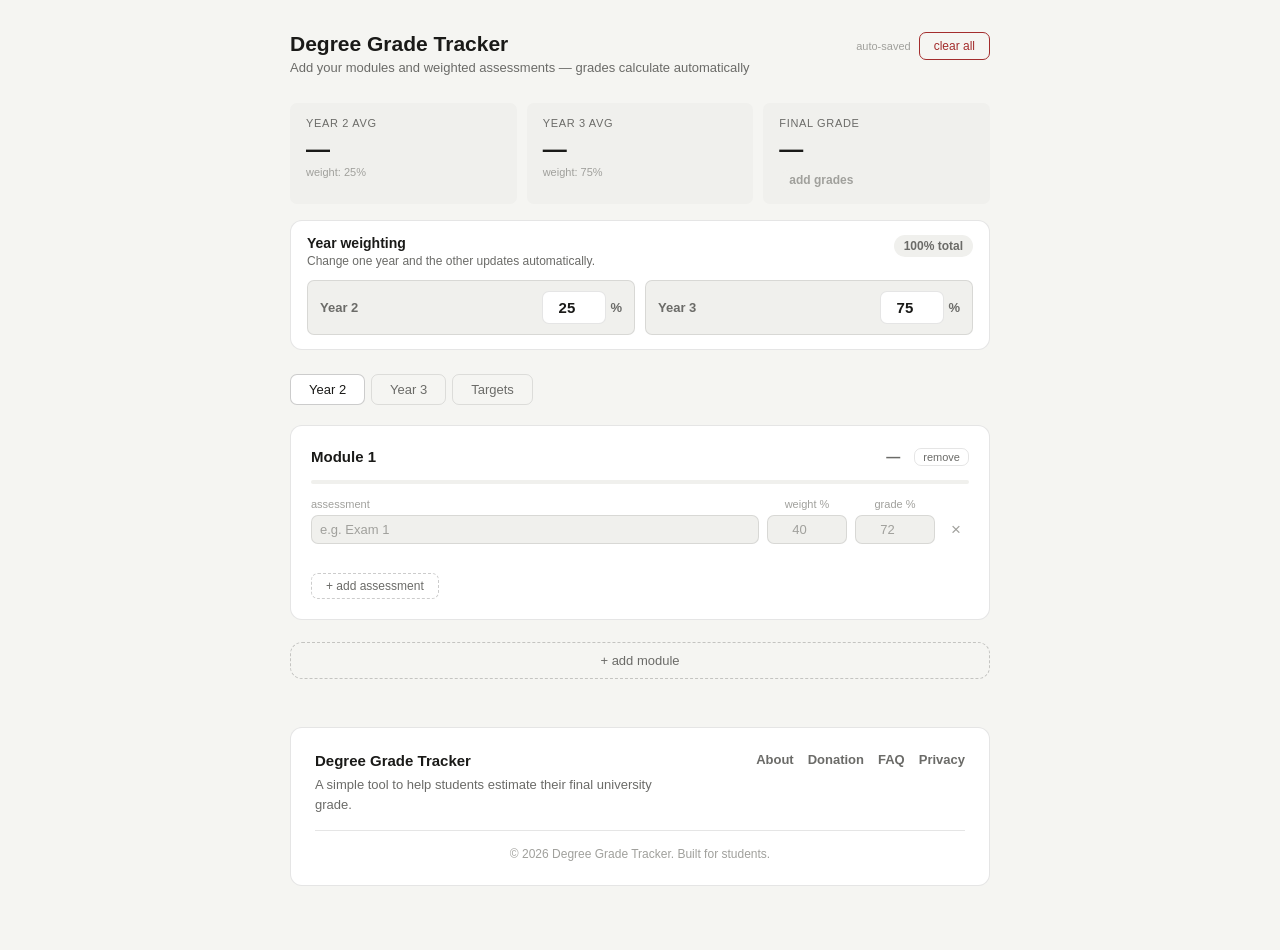
==== index.html @ 599f2890 "Add FAQ page" ====
<!DOCTYPE html>
<html lang="en">
<head>
<meta charset="UTF-8" />
<meta name="viewport" content="width=device-width, initial-scale=1.0" />
<title>Degree Grade Tracker</title>
<link rel="icon" type="image/png" sizes="1000x1000" href="logo.png">
<link rel="apple-touch-icon" sizes="180x180" href="logo.png">
<link rel="stylesheet" href="style.css">
</head>

<body>
<div class="container">
  <div class="top-bar">
    <div class="top-bar-left">
      <h1>Degree Grade Tracker</h1>
      <p class="subtitle">Add your modules and weighted assessments — grades calculate automatically</p>
    </div>

    <div class="save-bar">
      <span class="save-status" id="save-status">auto-saved</span>
      <button class="btn btn-danger" id="clear-data-btn">clear all</button>
    </div>
  </div>

  <div class="metrics">
    <div class="metric">
      <div class="metric-label">Year 2 avg</div>
      <div class="metric-value" id="y2avg">—</div>
      <div class="metric-sub" id="y2weightText">weight: 25%</div>
    </div>

    <div class="metric">
      <div class="metric-label">Year 3 avg</div>
      <div class="metric-value" id="y3avg">—</div>
      <div class="metric-sub" id="y3weightText">weight: 75%</div>
    </div>

    <div class="metric">
      <div class="metric-label">Final grade</div>
      <div class="metric-value" id="final">—</div>
      <div id="cls-badge" class="cls-badge cls-tbd">add grades</div>
    </div>
  </div>

  <div class="weight-card">
    <div class="weight-card-header">
      <div>
        <h2>Year weighting</h2>
        <p>Change one year and the other updates automatically.</p>
      </div>
      <span id="weight-total" class="weight-total">100% total</span>
    </div>

    <div class="weight-controls">
      <label class="weight-control" for="y2weight">
        <span>Year 2</span>
        <div class="weight-input-wrap">
          <input class="year-weight-input" id="y2weight" type="number" min="0" max="100" inputmode="decimal" data-weight-year="y2">
          <span>%</span>
        </div>
      </label>

      <label class="weight-control" for="y3weight">
        <span>Year 3</span>
        <div class="weight-input-wrap">
          <input class="year-weight-input" id="y3weight" type="number" min="0" max="100" inputmode="decimal" data-weight-year="y3">
          <span>%</span>
        </div>
      </label>
    </div>
  </div>

  <div class="tabs">
    <button class="tab active" data-tab="y2">Year 2</button>
    <button class="tab" data-tab="y3">Year 3</button>
    <button class="tab" data-tab="targets">Targets</button>
  </div>

  <div id="tab-y2" class="year-panel active"></div>
  <div id="tab-y3" class="year-panel"></div>

  <div id="tab-targets" class="year-panel">
    <div class="card">
      <div id="targets-content"></div>
    </div>
  </div>

  <footer class="site-footer">
  <div class="footer-content">
    <div class="footer-brand">
      <h2>Degree Grade Tracker</h2>
      <p>A simple tool to help students estimate their final university grade.</p>
    </div>

    <nav class="footer-links" aria-label="Footer navigation">
      <a href="pages/about.html">About</a>
      <a href="donation.html">Donation</a>
      <a href="pages/faq.html">FAQ</a>
      <a href="pages/privacy.html">Privacy</a>
    </nav>
  </div>

  <div class="footer-bottom">
    <p>© 2026 Degree Grade Tracker. Built for students.</p>
  </div>
</footer>

</div>

<div class="toast" id="toast"></div>
<script src="script.js" defer></script>
</body>

</html>
---- style.css ----
*, *::before, *::after {
  box-sizing: border-box;
  margin: 0;
  padding: 0;
}

:root {
  --bg: #f5f5f2;
  --surface: #ffffff;
  --surface2: #f0f0ed;
  --border: rgba(0,0,0,0.1);
  --border2: rgba(0,0,0,0.2);
  --text: #1a1a18;
  --text2: #6b6b68;
  --text3: #a0a09c;
  --green: #27500a;
  --green-bg: #eaf3de;
  --blue: #0c447c;
  --blue-bg: #e6f1fb;
  --amber: #854f0b;
  --amber-bg: #faeeda;
  --red: #a32d2d;
  --red-bg: #fcebeb;
  --radius: 12px;
  --radius-sm: 7px;
}

@media (prefers-color-scheme: dark) {
  :root {
    --bg: #161614;
    --surface: #222220;
    --surface2: #2a2a27;
    --border: rgba(255,255,255,0.09);
    --border2: rgba(255,255,255,0.18);
    --text: #f0f0ec;
    --text2: #9a9a96;
    --text3: #606060;
    --green: #c0dd97;
    --green-bg: #1a3408;
    --blue: #b5d4f4;
    --blue-bg: #062240;
    --amber: #fac775;
    --amber-bg: #3a2005;
    --red: #f7c1c1;
    --red-bg: #3d1212;
  }
}

body {
  font-family: -apple-system, BlinkMacSystemFont, "Segoe UI", sans-serif;
  background: var(--bg);
  color: var(--text);
  min-height: 100vh;
  padding: 2rem 1rem 4rem;
}

.container {
  max-width: 700px;
  margin: 0 auto;
}

.top-bar {
  display: flex;
  align-items: flex-start;
  justify-content: space-between;
  margin-bottom: 1.75rem;
  gap: 12px;
}

.top-bar-left h1 {
  font-size: 21px;
  font-weight: 700;
}

.subtitle {
  font-size: 13px;
  color: var(--text2);
  margin-top: 4px;
}

.save-bar {
  display: flex;
  align-items: center;
  gap: 8px;
}

.save-status {
  font-size: 11px;
  color: var(--text3);
  white-space: nowrap;
}

.save-status.saved {
  color: var(--green);
}

.save-status.saving {
  color: var(--amber);
}

.btn {
  background: transparent;
  border: 1px solid var(--border2);
  border-radius: var(--radius-sm);
  padding: 6px 14px;
  font-size: 12px;
  color: var(--text2);
  cursor: pointer;
  font-family: inherit;
  font-weight: 500;
}

.btn:hover {
  background: var(--surface2);
}

.btn-danger {
  border-color: var(--red);
  color: var(--red);
}

.btn-danger:hover {
  background: var(--red-bg);
}

.metrics {
  display: grid;
  grid-template-columns: repeat(3, 1fr);
  gap: 10px;
  margin-bottom: 1.5rem;
}

.metric {
  background: var(--surface2);
  border-radius: var(--radius-sm);
  padding: 14px 16px;
}

.metric-label {
  font-size: 11px;
  color: var(--text2);
  text-transform: uppercase;
  letter-spacing: 0.06em;
  margin-bottom: 6px;
}

.metric-value {
  font-size: 24px;
  font-weight: 700;
}

.metric-sub {
  font-size: 11px;
  color: var(--text3);
  margin-top: 3px;
}

.weight-card {
  background: var(--surface);
  border: 1px solid var(--border);
  border-radius: var(--radius);
  padding: 14px 16px;
  margin: -0.5rem 0 1.5rem;
}

.weight-card-header {
  display: flex;
  justify-content: space-between;
  align-items: flex-start;
  gap: 12px;
  margin-bottom: 12px;
}

.weight-card h2 {
  font-size: 14px;
  margin-bottom: 3px;
}

.weight-card p {
  font-size: 12px;
  color: var(--text2);
}

.weight-total {
  background: var(--surface2);
  color: var(--text2);
  border-radius: 20px;
  padding: 4px 10px;
  font-size: 12px;
  font-weight: 700;
  white-space: nowrap;
}

.weight-controls {
  display: grid;
  grid-template-columns: 1fr 1fr;
  gap: 10px;
}

.weight-control {
  background: var(--surface2);
  border: 1px solid var(--border);
  border-radius: var(--radius-sm);
  padding: 10px 12px;
  display: flex;
  align-items: center;
  justify-content: space-between;
  gap: 10px;
  font-size: 13px;
  font-weight: 600;
  color: var(--text2);
}

.weight-input-wrap {
  display: flex;
  align-items: center;
  gap: 4px;
}

.year-weight-input {
  width: 64px;
  background: var(--surface);
  border: 1px solid var(--border);
  border-radius: var(--radius-sm);
  padding: 7px 8px;
  font-size: 15px;
  color: var(--text);
  font-family: inherit;
  text-align: center;
  font-weight: 700;
}

.year-weight-input:focus {
  outline: none;
  border-color: var(--border2);
}

.cls-badge {
  display: inline-block;
  padding: 3px 10px;
  border-radius: 20px;
  font-size: 12px;
  font-weight: 600;
  margin-top: 7px;
}

.cls-first {
  background: var(--green-bg);
  color: var(--green);
}

.cls-21 {
  background: var(--blue-bg);
  color: var(--blue);
}

.cls-22 {
  background: var(--amber-bg);
  color: var(--amber);
}

.cls-third {
  background: var(--red-bg);
  color: var(--red);
}

.cls-tbd {
  background: var(--surface2);
  color: var(--text3);
}

.tabs {
  display: flex;
  gap: 6px;
  margin-bottom: 1.25rem;
}

.tab {
  padding: 7px 18px;
  border-radius: var(--radius-sm);
  font-size: 13px;
  cursor: pointer;
  border: 1px solid var(--border);
  background: transparent;
  color: var(--text2);
  font-family: inherit;
  font-weight: 500;
}

.tab.active {
  background: var(--surface);
  color: var(--text);
  border-color: var(--border2);
}

.year-panel {
  display: none;
}

.year-panel.active {
  display: block;
}

.card {
  background: var(--surface);
  border: 1px solid var(--border);
  border-radius: var(--radius);
  padding: 1.25rem;
  margin-bottom: 1rem;
}

.card-header {
  display: flex;
  align-items: center;
  justify-content: space-between;
  margin-bottom: 12px;
}

.module-name-input {
  font-size: 15px;
  font-weight: 700;
  color: var(--text);
  background: transparent;
  border: none;
  border-bottom: 1px solid transparent;
  padding: 2px 0;
  font-family: inherit;
  flex: 1;
  min-width: 0;
}

.module-name-input:focus {
  outline: none;
  border-bottom-color: var(--border2);
}

.module-grade {
  font-size: 14px;
  font-weight: 700;
  min-width: 54px;
  text-align: right;
  color: var(--text2);
}

.del-mod-btn {
  background: transparent;
  border: 1px solid var(--border);
  border-radius: var(--radius-sm);
  padding: 2px 8px;
  font-size: 11px;
  color: var(--text2);
  cursor: pointer;
  font-family: inherit;
  margin-left: 8px;
}

.del-mod-btn:hover {
  color: var(--red);
  border-color: var(--red);
}

.bar-wrap {
  height: 4px;
  background: var(--surface2);
  border-radius: 3px;
  margin-bottom: 14px;
}

.bar-fill {
  height: 4px;
  border-radius: 3px;
  transition: width 0.3s;
}

.col-headers,
.comp-row {
  display: grid;
  grid-template-columns: 1fr 80px 80px 26px;
  gap: 8px;
  align-items: center;
}

.col-headers {
  margin-bottom: 5px;
}

.col-hdr {
  font-size: 11px;
  color: var(--text3);
  text-align: center;
}

.col-hdr:first-child {
  text-align: left;
}

.comp-row {
  margin-bottom: 6px;
}

.comp-input {
  background: var(--surface2);
  border: 1px solid var(--border);
  border-radius: var(--radius-sm);
  padding: 6px 8px;
  font-size: 13px;
  color: var(--text);
  font-family: inherit;
  width: 100%;
  text-align: center;
}

.comp-input.name-input {
  text-align: left;
}

.comp-input:focus {
  outline: none;
  border-color: var(--border2);
}

.comp-input::placeholder {
  color: var(--text3);
}

.rm-btn {
  background: transparent;
  border: none;
  color: var(--text3);
  cursor: pointer;
  font-size: 17px;
  padding: 0;
  line-height: 1;
  font-family: inherit;
}

.rm-btn:hover {
  color: var(--red);
}

.weight-warn {
  font-size: 11px;
  color: var(--amber);
  margin: 5px 0 2px;
  min-height: 15px;
}

.add-comp-btn,
.add-mod-btn {
  background: transparent;
  border: 1px dashed var(--border2);
  border-radius: var(--radius-sm);
  padding: 5px 14px;
  font-size: 12px;
  color: var(--text2);
  cursor: pointer;
  font-family: inherit;
  margin-top: 6px;
}

.add-mod-btn {
  border-radius: var(--radius);
  padding: 10px;
  width: 100%;
  font-size: 13px;
}

.add-comp-btn:hover,
.add-mod-btn:hover {
  background: var(--surface2);
}

.need-row {
  display: flex;
  justify-content: space-between;
  align-items: center;
  padding: 9px 0;
  border-bottom: 1px solid var(--border);
  font-size: 13px;
}

.need-row:last-child {
  border-bottom: none;
}

.need-ok {
  color: var(--green);
  font-weight: 600;
}

.need-no {
  color: var(--red);
}

.need-num {
  color: var(--text2);
}

.formula-note {
  font-size: 11px;
  color: var(--text3);
  text-align: center;
  margin-top: 2rem;
}

.toast {
  position: fixed;
  bottom: 24px;
  left: 50%;
  transform: translateX(-50%) translateY(60px);
  background: var(--text);
  color: var(--bg);
  padding: 8px 18px;
  border-radius: 20px;
  font-size: 13px;
  font-weight: 500;
  opacity: 0;
  transition: all 0.25s;
  pointer-events: none;
  z-index: 999;
}

.toast.show {
  opacity: 1;
  transform: translateX(-50%) translateY(0);
}

@media (max-width: 480px) {
  body {
    padding: 1.25rem 0.75rem 3rem;
  }

  .top-bar {
    flex-direction: column;
  }

  .save-bar {
    width: 100%;
    justify-content: flex-end;
  }

  .metrics {
    grid-template-columns: 1fr 1fr;
    gap: 8px;
  }

  .metrics .metric:last-child {
    grid-column: span 2;
  }

  .metric {
    padding: 12px;
  }

  .weight-card {
    margin-top: -0.25rem;
    padding: 14px;
  }

  .weight-card-header {
    align-items: center;
  }

  .weight-controls {
    grid-template-columns: 1fr;
  }

  .weight-control {
    padding: 12px;
  }

  .year-weight-input {
    width: 76px;
    min-height: 42px;
    font-size: 16px;
  }

  .col-headers,
  .comp-row {
    grid-template-columns: 1fr 60px 60px 22px;
    gap: 5px;
  }
}


.site-footer {
  margin-top: 3rem;
  padding: 1.5rem;
  background: var(--surface);
  border: 1px solid var(--border);
  border-radius: var(--radius);
}

.footer-content {
  display: flex;
  justify-content: space-between;
  align-items: flex-start;
  gap: 24px;
  padding-bottom: 1rem;
  border-bottom: 1px solid var(--border);
}

.footer-brand h2 {
  font-size: 15px;
  margin-bottom: 6px;
}

.footer-brand p {
  font-size: 13px;
  color: var(--text2);
  line-height: 1.5;
  max-width: 340px;
}

.footer-links {
  display: flex;
  gap: 14px;
  flex-wrap: wrap;
  justify-content: flex-end;
}

.footer-links a {
  font-size: 13px;
  color: var(--text2);
  text-decoration: none;
  font-weight: 600;
}

.footer-links a:hover {
  color: var(--text);
  text-decoration: underline;
}

.footer-bottom {
  padding-top: 1rem;
}

.footer-bottom p {
  font-size: 12px;
  color: var(--text3);
  text-align: center;
}

@media (max-width: 480px) {
  .site-footer {
    padding: 1.25rem;
    margin-top: 2rem;
  }

  .footer-content {
    flex-direction: column;
    gap: 16px;
  }

  .footer-links {
    width: 100%;
    justify-content: flex-start;
    gap: 10px 16px;
  }

  .footer-links a {
    font-size: 14px;
  }

  .footer-bottom p {
    text-align: left;
  }
}

/* =========================
   Privacy Page Styling
========================= */

.privacy-page .container {
  max-width: 820px;
}

.privacy-card {
  background: var(--surface);
  border: 1px solid var(--border);
  border-radius: 18px;
  padding: 2rem;
  box-shadow: 0 12px 35px rgba(0, 0, 0, 0.04);
}

.privacy-hero {
  margin-bottom: 1.75rem;
  padding-bottom: 1.25rem;
  border-bottom: 1px solid var(--border);
}

.privacy-label {
  display: inline-block;
  font-size: 11px;
  font-weight: 700;
  letter-spacing: 0.08em;
  text-transform: uppercase;
  color: var(--blue);
  background: var(--blue-bg);
  padding: 5px 10px;
  border-radius: 999px;
  margin-bottom: 12px;
}

.privacy-heading {
  font-size: 28px;
  line-height: 1.15;
  letter-spacing: -0.6px;
  margin-bottom: 8px;
}

.privacy-date {
  font-size: 13px;
  color: var(--text3);
}

.privacy-intro {
  font-size: 15px;
  line-height: 1.8;
  color: var(--text2);
  background: var(--surface2);
  border: 1px solid var(--border);
  border-radius: var(--radius);
  padding: 1rem;
  margin-bottom: 1.5rem;
}

.privacy-section {
  padding: 1.25rem 0;
  border-bottom: 1px solid var(--border);
}

.privacy-section:last-child {
  border-bottom: none;
  padding-bottom: 0;
}

.privacy-subheading {
  font-size: 16px;
  font-weight: 700;
  margin-bottom: 10px;
  letter-spacing: -0.2px;
}

.privacy-text {
  font-size: 14px;
  line-height: 1.8;
  color: var(--text2);
  margin-bottom: 12px;
}

.privacy-text:last-child {
  margin-bottom: 0;
}

.privacy-text strong {
  color: var(--text);
}

.privacy-list {
  padding-left: 1.2rem;
  margin-top: 8px;
}

.privacy-list li {
  font-size: 14px;
  line-height: 1.8;
  color: var(--text2);
  margin-bottom: 6px;
}

.privacy-highlight {
  background: var(--green-bg);
  color: var(--green);
  border: 1px solid rgba(39, 80, 10, 0.18);
  border-radius: var(--radius);
  padding: 1rem;
  margin: 1rem 0;
  font-size: 14px;
  line-height: 1.7;
  font-weight: 600;
}

.privacy-warning {
  background: var(--amber-bg);
  color: var(--amber);
  border: 1px solid rgba(133, 79, 11, 0.18);
  border-radius: var(--radius);
  padding: 1rem;
  margin: 1rem 0;
  font-size: 14px;
  line-height: 1.7;
  font-weight: 600;
}

.privacy-contact-box {
  background: var(--surface2);
  border: 1px solid var(--border);
  border-radius: var(--radius);
  padding: 1rem;
  margin-top: 12px;
}

.privacy-contact-box a,
.privacy-text a {
  color: var(--blue);
  font-weight: 700;
  text-decoration: none;
}

.privacy-contact-box a:hover,
.privacy-text a:hover {
  text-decoration: underline;
}

.privacy-mini-note {
  font-size: 12px;
  line-height: 1.6;
  color: var(--text3);
  margin-top: 1.5rem;
  text-align: center;
}

/* Mobile */
@media (max-width: 600px) {
  .privacy-card {
    padding: 1.25rem;
    border-radius: 14px;
  }

  .privacy-heading {
    font-size: 24px;
  }

  .privacy-intro {
    font-size: 14px;
    padding: 0.9rem;
  }

  .privacy-section {
    padding: 1rem 0;
  }

  .privacy-subheading {
    font-size: 15px;
  }

  .privacy-text,
  .privacy-list li,
  .privacy-highlight,
  .privacy-warning {
    font-size: 13.5px;
  }
}
/* =========================
   About Page Styling
========================= */

.about-page .container {
  max-width: 820px;
}

.about-card {
  background: var(--surface);
  border: 1px solid var(--border);
  border-radius: 18px;
  padding: 2rem;
  box-shadow: 0 12px 35px rgba(0, 0, 0, 0.04);
}

.about-hero {
  margin-bottom: 1.75rem;
  padding-bottom: 1.25rem;
  border-bottom: 1px solid var(--border);
}

.about-label {
  display: inline-block;
  font-size: 11px;
  font-weight: 700;
  letter-spacing: 0.08em;
  text-transform: uppercase;
  color: var(--blue);
  background: var(--blue-bg);
  padding: 5px 10px;
  border-radius: 999px;
  margin-bottom: 12px;
}

.about-heading {
  font-size: 28px;
  line-height: 1.15;
  letter-spacing: -0.6px;
  margin-bottom: 10px;
}

.about-intro {
  font-size: 15px;
  line-height: 1.8;
  color: var(--text2);
  max-width: 680px;
}

.about-section {
  padding: 1.25rem 0;
  border-bottom: 1px solid var(--border);
}

.about-section:last-child {
  border-bottom: none;
  padding-bottom: 0;
}

.about-section h3 {
  font-size: 17px;
  margin-bottom: 10px;
  letter-spacing: -0.2px;
}

.about-section p {
  font-size: 14px;
  line-height: 1.8;
  color: var(--text2);
  margin-bottom: 12px;
}

.about-section p:last-child {
  margin-bottom: 0;
}

.about-grid {
  display: grid;
  grid-template-columns: 1fr 1fr;
  gap: 12px;
  margin-top: 14px;
}

.about-feature {
  background: var(--surface2);
  border: 1px solid var(--border);
  border-radius: var(--radius);
  padding: 1rem;
}

.about-feature h4 {
  font-size: 14px;
  margin-bottom: 8px;
}

.about-feature p {
  font-size: 13px;
  line-height: 1.6;
  color: var(--text2);
  margin-bottom: 0;
}

.about-highlight {
  background: var(--amber-bg);
  border: 1px solid rgba(133, 79, 11, 0.18);
  border-radius: var(--radius);
  padding: 1rem;
  margin: 1.25rem 0;
}

.about-highlight h3 {
  color: var(--amber);
}

.about-highlight p {
  color: var(--amber);
  font-weight: 600;
}

@media (max-width: 600px) {
  .about-card {
    padding: 1.25rem;
    border-radius: 14px;
  }

  .about-heading {
    font-size: 24px;
  }

  .about-intro {
    font-size: 14px;
  }

  .about-section {
    padding: 1rem 0;
  }

  .about-grid {
    grid-template-columns: 1fr;
  }

  .about-section h3 {
    font-size: 16px;
  }

  .about-section p,
  .about-feature p {
    font-size: 13.5px;
  }
}
/* =========================
   FAQ Page Styling
========================= */

.faq-page .container {
  max-width: 820px;
}

.faq-card {
  background: var(--surface);
  border: 1px solid var(--border);
  border-radius: 18px;
  padding: 2rem;
  box-shadow: 0 12px 35px rgba(0, 0, 0, 0.04);
}

.faq-hero {
  margin-bottom: 1.75rem;
  padding-bottom: 1.25rem;
  border-bottom: 1px solid var(--border);
}

.faq-label {
  display: inline-block;
  font-size: 11px;
  font-weight: 700;
  letter-spacing: 0.08em;
  text-transform: uppercase;
  color: var(--blue);
  background: var(--blue-bg);
  padding: 5px 10px;
  border-radius: 999px;
  margin-bottom: 12px;
}

.faq-heading {
  font-size: 28px;
  line-height: 1.15;
  letter-spacing: -0.6px;
  margin-bottom: 10px;
}

.faq-intro {
  font-size: 15px;
  line-height: 1.8;
  color: var(--text2);
  max-width: 680px;
}

.faq-section {
  display: grid;
  gap: 10px;
}

.faq-item {
  background: var(--surface2);
  border: 1px solid var(--border);
  border-radius: var(--radius);
  padding: 0.9rem 1rem;
}

.faq-item summary {
  cursor: pointer;
  font-size: 14px;
  font-weight: 700;
  color: var(--text);
  list-style: none;
  display: flex;
  align-items: center;
  justify-content: space-between;
  gap: 12px;
}

.faq-item summary::-webkit-details-marker {
  display: none;
}

.faq-item summary::after {
  content: "+";
  font-size: 18px;
  color: var(--text3);
  font-weight: 600;
}

.faq-item[open] summary::after {
  content: "−";
}

.faq-item p {
  font-size: 14px;
  line-height: 1.7;
  color: var(--text2);
  margin-top: 10px;
  padding-top: 10px;
  border-top: 1px solid var(--border);
}

.contact-section {
  margin-top: 2rem;
  padding-top: 1.75rem;
  border-top: 1px solid var(--border);
}

.contact-heading {
  font-size: 22px;
  margin-bottom: 8px;
  letter-spacing: -0.3px;
}

.contact-text {
  font-size: 14px;
  line-height: 1.7;
  color: var(--text2);
  margin-bottom: 1rem;
}

.contact-form {
  background: var(--surface2);
  border: 1px solid var(--border);
  border-radius: var(--radius);
  padding: 1rem;
  display: grid;
  gap: 10px;
}

.contact-form label {
  font-size: 12px;
  font-weight: 700;
  color: var(--text2);
  margin-top: 4px;
}

.contact-form input,
.contact-form textarea {
  width: 100%;
  background: var(--surface);
  border: 1px solid var(--border);
  border-radius: var(--radius-sm);
  padding: 10px 12px;
  font-size: 14px;
  color: var(--text);
  font-family: inherit;
}

.contact-form textarea {
  resize: vertical;
  min-height: 140px;
}

.contact-form input:focus,
.contact-form textarea:focus {
  outline: none;
  border-color: var(--border2);
}

.contact-submit {
  width: fit-content;
  margin-top: 6px;
  background: var(--text);
  color: var(--bg);
  border-color: var(--text);
}

.contact-submit:hover {
  opacity: 0.9;
}

.contact-note {
  font-size: 12px;
  line-height: 1.6;
  color: var(--text3);
  margin-top: 12px;
}

.contact-note a {
  color: var(--blue);
  font-weight: 700;
  text-decoration: none;
}

.contact-note a:hover {
  text-decoration: underline;
}

@media (max-width: 600px) {
  .faq-card {
    padding: 1.25rem;
    border-radius: 14px;
  }

  .faq-heading {
    font-size: 24px;
  }

  .faq-intro {
    font-size: 14px;
  }

  .faq-item {
    padding: 0.85rem;
  }

  .faq-item summary {
    font-size: 13.5px;
  }

  .faq-item p,
  .contact-text {
    font-size: 13.5px;
  }

  .contact-heading {
    font-size: 20px;
  }

  .contact-submit {
    width: 100%;
    padding: 10px 14px;
  }
}
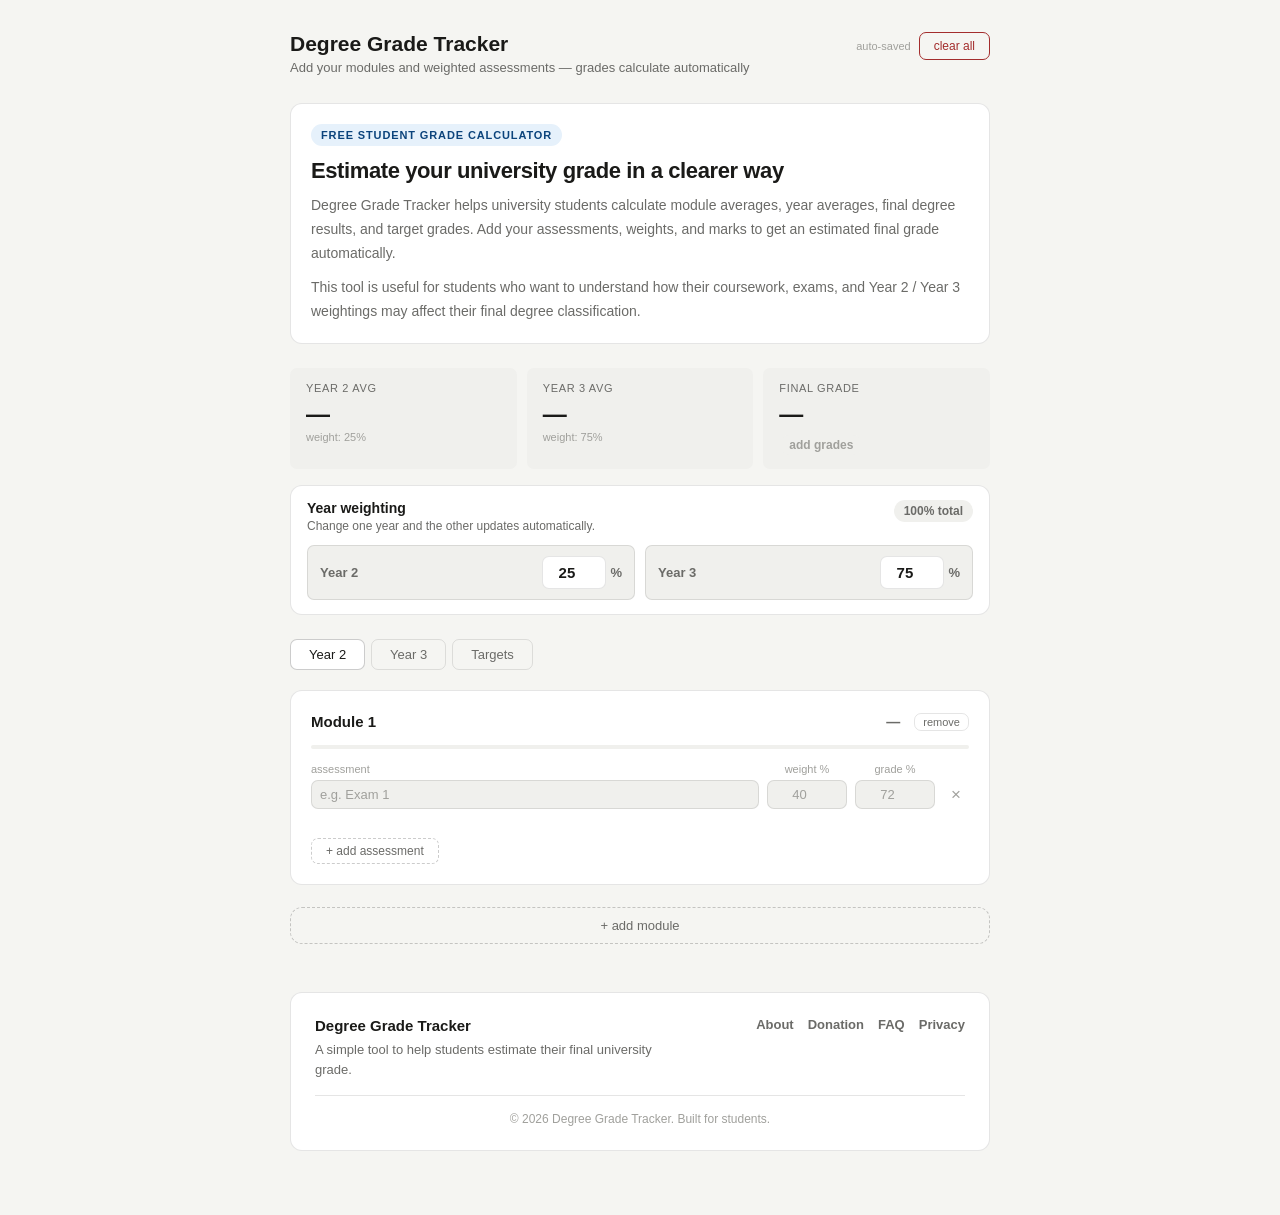
==== commit 5ee748f3: "Add homepage intro explaining grade calculator" ====
--- a/index.html
+++ b/index.html
@@ -22,7 +22,22 @@
       <button class="btn btn-danger" id="clear-data-btn">clear all</button>
     </div>
   </div>
+<section class="intro-card">
+  <span class="intro-label">Free student grade calculator</span>
 
+  <h2>Estimate your university grade in a clearer way</h2>
+
+  <p>
+    Degree Grade Tracker helps university students calculate module averages,
+    year averages, final degree results, and target grades. Add your assessments,
+    weights, and marks to get an estimated final grade automatically.
+  </p>
+
+  <p>
+    This tool is useful for students who want to understand how their coursework,
+    exams, and Year 2 / Year 3 weightings may affect their final degree classification.
+  </p>
+</section>
   <div class="metrics">
     <div class="metric">
       <div class="metric-label">Year 2 avg</div>
--- a/style.css
+++ b/style.css
@@ -59,6 +59,64 @@
   margin: 0 auto;
 }
 
+/* =========================
+   Homepage Intro Section
+========================= */
+
+.intro-card {
+  background: var(--surface);
+  border: 1px solid var(--border);
+  border-radius: var(--radius);
+  padding: 1.25rem;
+  margin-bottom: 1.5rem;
+}
+
+.intro-label {
+  display: inline-block;
+  font-size: 11px;
+  font-weight: 700;
+  letter-spacing: 0.08em;
+  text-transform: uppercase;
+  color: var(--blue);
+  background: var(--blue-bg);
+  padding: 5px 10px;
+  border-radius: 999px;
+  margin-bottom: 12px;
+}
+
+.intro-card h2 {
+  font-size: 22px;
+  line-height: 1.2;
+  letter-spacing: -0.4px;
+  margin-bottom: 10px;
+}
+
+.intro-card p {
+  font-size: 14px;
+  line-height: 1.7;
+  color: var(--text2);
+  margin-bottom: 10px;
+}
+
+.intro-card p:last-child {
+  margin-bottom: 0;
+}
+
+@media (max-width: 480px) {
+  .intro-card {
+    padding: 1rem;
+    margin-bottom: 1.25rem;
+  }
+
+  .intro-card h2 {
+    font-size: 20px;
+  }
+
+  .intro-card p {
+    font-size: 13.5px;
+  }
+}
+
 .top-bar {
   display: flex;
   align-items: flex-start;
@@ -1002,6 +1060,7 @@
     font-size: 13.5px;
   }
 }
+
 /* =========================
    FAQ Page Styling
 ========================= */
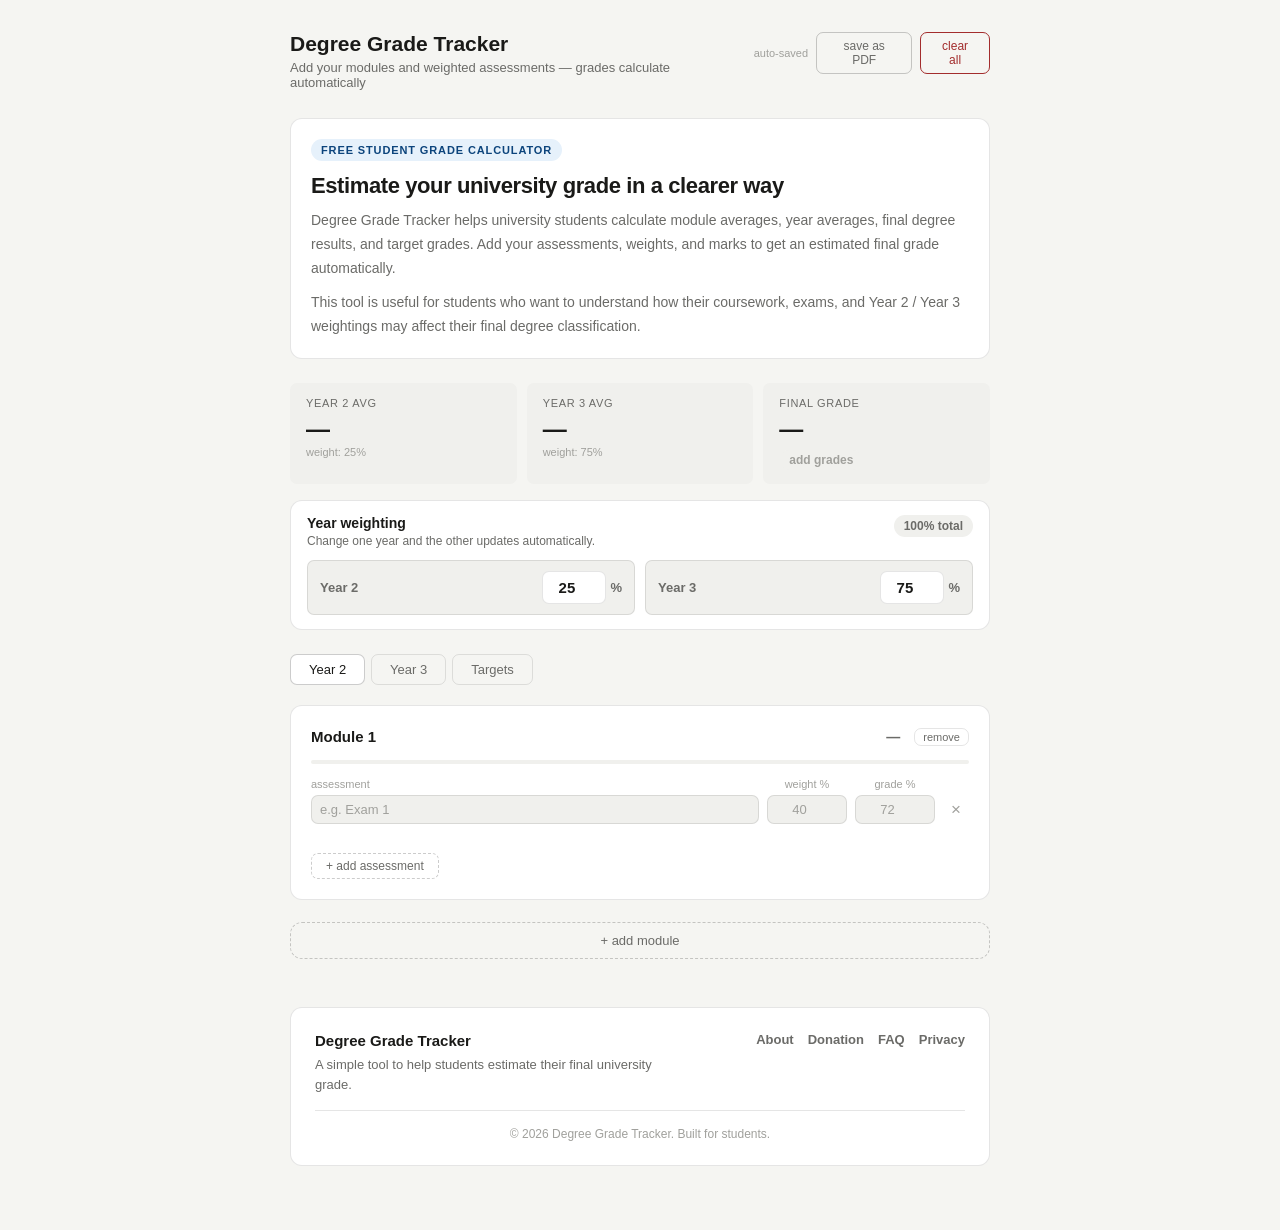
==== commit 84e45e56: "Add save as PDF feature for grade report" ====
--- a/index.html
+++ b/index.html
@@ -17,10 +17,12 @@
       <p class="subtitle">Add your modules and weighted assessments — grades calculate automatically</p>
     </div>
 
-    <div class="save-bar">
-      <span class="save-status" id="save-status">auto-saved</span>
-      <button class="btn btn-danger" id="clear-data-btn">clear all</button>
-    </div>
+  <div class="save-bar">
+    <span class="save-status" id="save-status">auto-saved</span>
+    <button class="btn" id="export-pdf-btn">save as PDF</button>
+    <button class="btn btn-danger" id="clear-data-btn">clear all</button>
+  </div>
+  
   </div>
 <section class="intro-card">
   <span class="intro-label">Free student grade calculator</span>
--- a/style.css
+++ b/style.css
@@ -116,6 +116,16 @@
     font-size: 13.5px;
   }
 }
+@media (max-width: 480px) {
+  .save-bar {
+    flex-wrap: wrap;
+  }
+
+  #export-pdf-btn,
+  #clear-data-btn {
+    flex: 1;
+  }
+}
 
 .top-bar {
   display: flex;
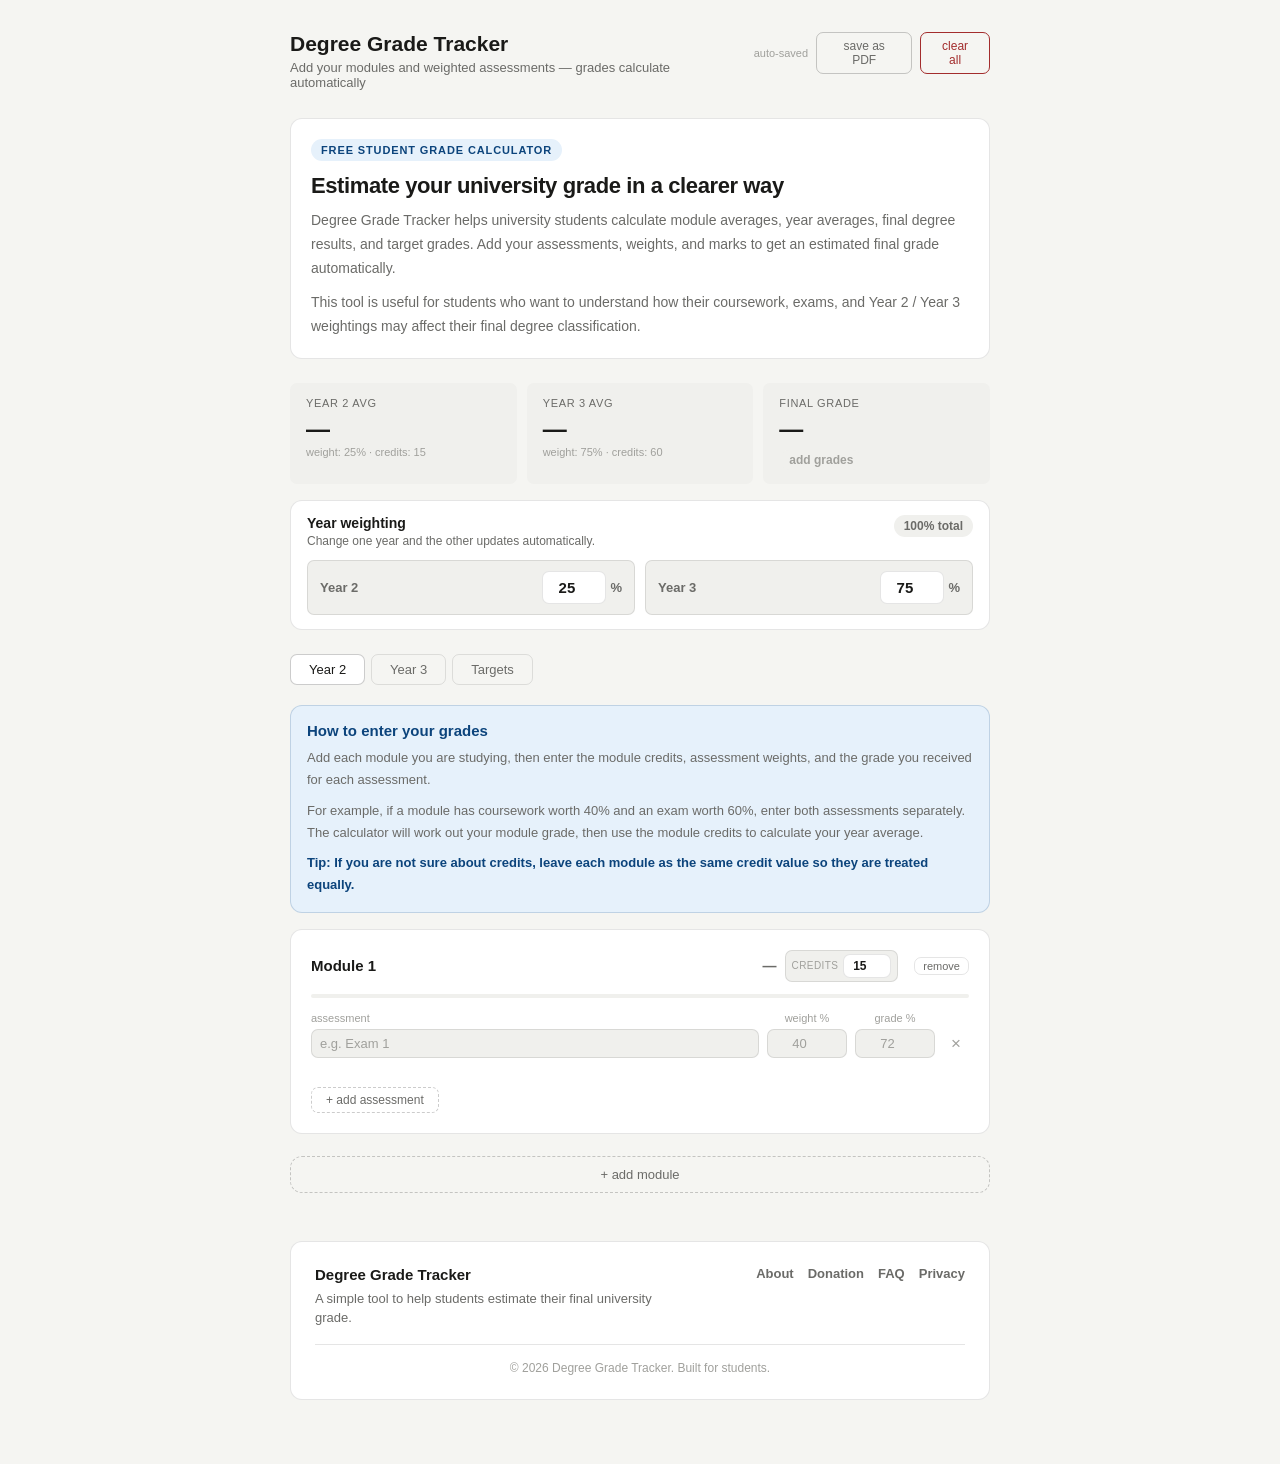
==== commit 97fb2445: "Add credit-based calculations and module help text" ====
--- a/index.html
+++ b/index.html
@@ -94,6 +94,26 @@
     <button class="tab" data-tab="targets">Targets</button>
   </div>
 
+
+  <section class="module-help-card">
+  <h2>How to enter your grades</h2>
+
+  <p>
+    Add each module you are studying, then enter the module credits, assessment weights,
+    and the grade you received for each assessment.
+  </p>
+
+  <p>
+    For example, if a module has coursework worth 40% and an exam worth 60%, enter both
+    assessments separately. The calculator will work out your module grade, then use the
+    module credits to calculate your year average.
+  </p>
+
+  <p class="module-help-note">
+    Tip: If you are not sure about credits, leave each module as the same credit value so they are treated equally.
+  </p>
+</section>
+
   <div id="tab-y2" class="year-panel active"></div>
   <div id="tab-y3" class="year-panel"></div>
 
--- a/style.css
+++ b/style.css
@@ -1290,4 +1290,241 @@
     width: 100%;
     padding: 10px 14px;
   }
+}
+/* =========================
+   Printable PDF Report
+========================= */
+
+#print-area {
+  display: none;
+}
+
+@media print {
+  body > *:not(#print-area) {
+    display: none !important;
+  }
+
+  #print-area {
+    display: block !important;
+  }
+
+  body {
+    background: #ffffff !important;
+    color: #111111 !important;
+    padding: 0 !important;
+  }
+
+  #print-report {
+    font-family: Arial, sans-serif;
+    padding: 24px;
+    color: #111111;
+  }
+
+  .print-header {
+    border-bottom: 2px solid #111111;
+    padding-bottom: 16px;
+    margin-bottom: 22px;
+  }
+
+  .print-header h1 {
+    font-size: 26px;
+    margin-bottom: 6px;
+  }
+
+  .print-header p {
+    font-size: 13px;
+    color: #555555;
+  }
+
+  .print-summary {
+    display: grid;
+    grid-template-columns: repeat(3, 1fr);
+    gap: 10px;
+    margin-bottom: 26px;
+  }
+
+  .print-summary div {
+    border: 1px solid #dddddd;
+    border-radius: 8px;
+    padding: 12px;
+    background: #f7f7f7;
+  }
+
+  .print-summary span {
+    display: block;
+    font-size: 11px;
+    text-transform: uppercase;
+    color: #666666;
+    margin-bottom: 5px;
+  }
+
+  .print-summary strong {
+    font-size: 20px;
+  }
+
+  .print-summary p {
+    font-size: 12px;
+    color: #555555;
+    margin-top: 4px;
+  }
+
+  .print-year {
+    margin-top: 24px;
+  }
+
+  .print-year h2 {
+    font-size: 20px;
+    border-bottom: 1px solid #dddddd;
+    padding-bottom: 8px;
+    margin-bottom: 14px;
+  }
+
+  .print-module {
+    border: 1px solid #dddddd;
+    border-radius: 8px;
+    padding: 12px;
+    margin-bottom: 12px;
+    break-inside: avoid;
+    page-break-inside: avoid;
+  }
+
+  .print-module h3 {
+    font-size: 16px;
+    margin-bottom: 6px;
+  }
+
+  .print-module p {
+    font-size: 13px;
+    color: #555555;
+    margin-bottom: 10px;
+  }
+
+  .print-module table {
+    width: 100%;
+    border-collapse: collapse;
+    font-size: 12px;
+  }
+
+  .print-module th,
+  .print-module td {
+    border: 1px solid #dddddd;
+    padding: 7px;
+    text-align: left;
+  }
+
+  .print-module th {
+    background: #eeeeee;
+  }
+
+  .print-note {
+    margin-top: 24px;
+    padding-top: 14px;
+    border-top: 1px solid #dddddd;
+    font-size: 11px;
+    color: #666666;
+    line-height: 1.5;
+  }
+}
+
+.module-actions {
+  display: flex;
+  align-items: center;
+  gap: 8px;
+}
+
+.credit-control {
+  display: flex;
+  align-items: center;
+  gap: 5px;
+  background: var(--surface2);
+  border: 1px solid var(--border);
+  border-radius: var(--radius-sm);
+  padding: 3px 6px;
+}
+
+.credit-control span {
+  font-size: 10px;
+  color: var(--text3);
+  text-transform: uppercase;
+  letter-spacing: 0.04em;
+}
+
+.credit-input {
+  width: 48px;
+  background: var(--surface);
+  border: 1px solid var(--border);
+  border-radius: var(--radius-sm);
+  padding: 4px 5px;
+  font-size: 12px;
+  color: var(--text);
+  font-family: inherit;
+  text-align: center;
+  font-weight: 700;
+}
+
+.credit-input:focus {
+  outline: none;
+  border-color: var(--border2);
+}
+
+@media (max-width: 520px) {
+  .card-header {
+    align-items: flex-start;
+    gap: 10px;
+  }
+
+  .module-actions {
+    flex-direction: column;
+    align-items: flex-end;
+    gap: 6px;
+  }
+
+  .credit-control {
+    padding: 5px 7px;
+  }
+
+  .credit-input {
+    width: 58px;
+    min-height: 32px;
+  }
+}
+
+.module-help-card {
+  background: var(--blue-bg);
+  border: 1px solid rgba(12, 68, 124, 0.18);
+  border-radius: var(--radius);
+  padding: 1rem;
+  margin-bottom: 1rem;
+}
+
+.module-help-card h2 {
+  font-size: 15px;
+  margin-bottom: 8px;
+  color: var(--blue);
+}
+
+.module-help-card p {
+  font-size: 13px;
+  line-height: 1.7;
+  color: var(--text2);
+  margin-bottom: 8px;
+}
+
+.module-help-card p:last-child {
+  margin-bottom: 0;
+}
+
+.module-help-note {
+  font-weight: 700;
+  color: var(--blue) !important;
+}
+
+@media (max-width: 480px) {
+  .module-help-card {
+    padding: 0.9rem;
+  }
+
+  .module-help-card p {
+    font-size: 13px;
+  }
 }
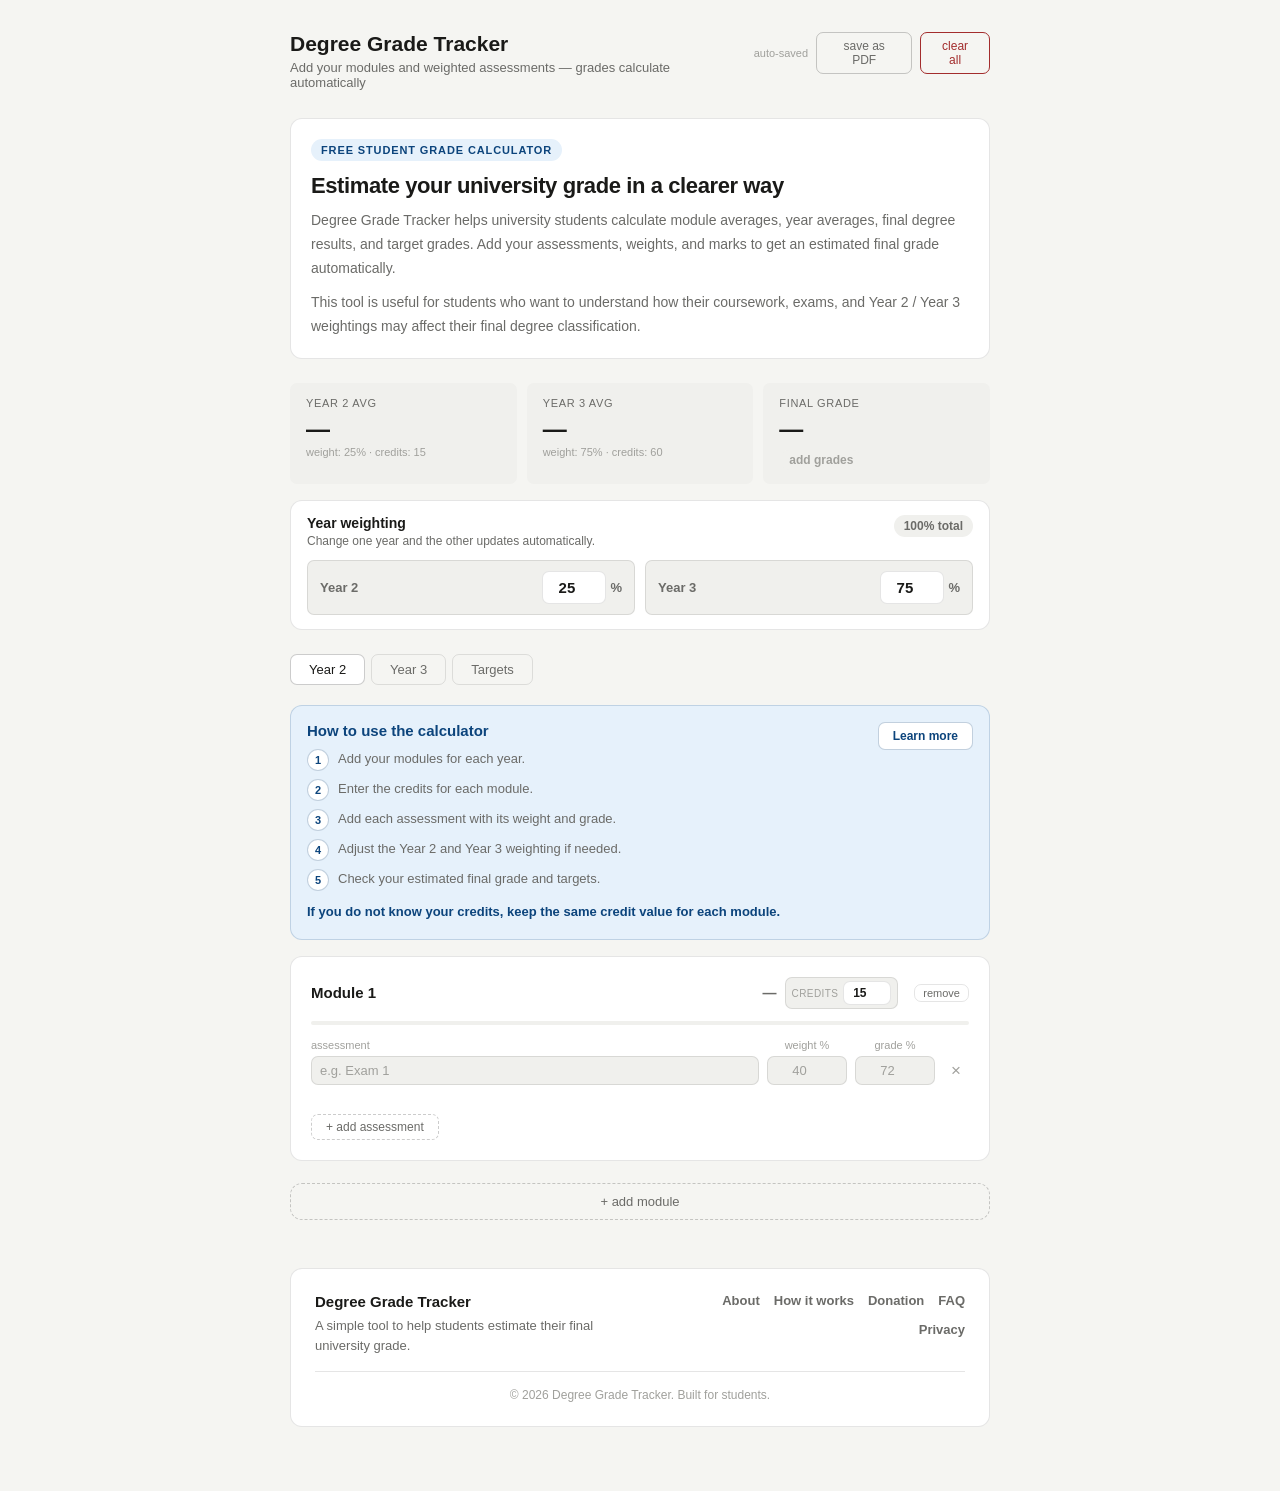
==== commit 3fa39e68: "added  ho it work page and changed themodule-help-steps" ====
--- a/index.html
+++ b/index.html
@@ -1,12 +1,27 @@
 <!DOCTYPE html>
 <html lang="en">
 <head>
-<meta charset="UTF-8" />
-<meta name="viewport" content="width=device-width, initial-scale=1.0" />
-<title>Degree Grade Tracker</title>
-<link rel="icon" type="image/png" sizes="1000x1000" href="logo.png">
-<link rel="apple-touch-icon" sizes="180x180" href="logo.png">
-<link rel="stylesheet" href="style.css">
+  <meta charset="UTF-8" />
+  <meta name="viewport" content="width=device-width, initial-scale=1.0" />
+
+  <title>UK University Grade Calculator | Degree Grade Tracker</title>
+
+  <meta
+    name="description"
+    content="Free UK university grade calculator for students. Calculate module grades, credit-weighted year averages, final degree results, and target grades."
+  />
+
+  <meta
+    name="keywords"
+    content="UK university grade calculator, degree grade calculator, credit weighted average, final degree calculator, module grade calculator, 2:1 calculator, first class calculator"
+  />
+
+  <meta name="author" content="Degree Grade Tracker" />
+
+  <link rel="icon" type="image/png" sizes="1000x1000" href="logo.png">
+  <link rel="apple-touch-icon" sizes="180x180" href="logo.png">
+
+  <link rel="stylesheet" href="style.css">
 </head>
 
 <body>
@@ -95,23 +110,26 @@
   </div>
 
 
-  <section class="module-help-card">
-  <h2>How to enter your grades</h2>
+<section class="module-help-card">
+  <div class="module-help-content">
+    <h2>How to use the calculator</h2>
 
-  <p>
-    Add each module you are studying, then enter the module credits, assessment weights,
-    and the grade you received for each assessment.
-  </p>
+    <ol class="module-help-steps">
+      <li>Add your modules for each year.</li>
+      <li>Enter the credits for each module.</li>
+      <li>Add each assessment with its weight and grade.</li>
+      <li>Adjust the Year 2 and Year 3 weighting if needed.</li>
+      <li>Check your estimated final grade and targets.</li>
+    </ol>
 
-  <p>
-    For example, if a module has coursework worth 40% and an exam worth 60%, enter both
-    assessments separately. The calculator will work out your module grade, then use the
-    module credits to calculate your year average.
-  </p>
+    <p class="module-help-note">
+      If you do not know your credits, keep the same credit value for each module.
+    </p>
+  </div>
 
-  <p class="module-help-note">
-    Tip: If you are not sure about credits, leave each module as the same credit value so they are treated equally.
-  </p>
+  <a class="btn video-help-btn" href="pages/how-it-works.html">
+    Learn more
+  </a>
 </section>
 
   <div id="tab-y2" class="year-panel active"></div>
@@ -132,7 +150,8 @@
 
     <nav class="footer-links" aria-label="Footer navigation">
       <a href="pages/about.html">About</a>
-      <a href="donation.html">Donation</a>
+      <a href="pages/how-it-works.html">How it works</a>
+      <a href="pages/donation.html">Donation</a>
       <a href="pages/faq.html">FAQ</a>
       <a href="pages/privacy.html">Privacy</a>
     </nav>
--- a/style.css
+++ b/style.css
@@ -1527,4 +1527,277 @@
   .module-help-card p {
     font-size: 13px;
   }
+}
+
+/* =========================
+   Module Help Card
+========================= */
+
+.module-help-card {
+  background: var(--blue-bg);
+  border: 1px solid rgba(12, 68, 124, 0.18);
+  border-radius: var(--radius);
+  padding: 1rem;
+  margin-bottom: 1rem;
+  display: flex;
+  justify-content: space-between;
+  align-items: flex-start;
+  gap: 16px;
+}
+
+.module-help-content {
+  flex: 1;
+}
+
+.module-help-card h2 {
+  font-size: 15px;
+  margin-bottom: 10px;
+  color: var(--blue);
+}
+
+.module-help-steps {
+  list-style: none;
+  counter-reset: step-counter;
+  display: grid;
+  gap: 8px;
+  margin-bottom: 10px;
+}
+
+.module-help-steps li {
+  counter-increment: step-counter;
+  display: flex;
+  align-items: flex-start;
+  gap: 9px;
+  font-size: 13px;
+  line-height: 1.5;
+  color: var(--text2);
+}
+
+.module-help-steps li::before {
+  content: counter(step-counter);
+  width: 22px;
+  height: 22px;
+  flex: 0 0 22px;
+  border-radius: 999px;
+  background: var(--surface);
+  color: var(--blue);
+  border: 1px solid rgba(12, 68, 124, 0.25);
+  display: grid;
+  place-items: center;
+  font-size: 11px;
+  font-weight: 800;
+}
+
+.module-help-note {
+  font-size: 13px;
+  line-height: 1.6;
+  font-weight: 700;
+  color: var(--blue) !important;
+}
+
+.video-help-btn {
+  background: var(--surface);
+  color: var(--blue);
+  border-color: rgba(12, 68, 124, 0.25);
+  font-weight: 700;
+  text-decoration: none;
+}
+
+.video-help-btn:hover {
+  background: var(--blue-bg);
+}
+
+@media (max-width: 520px) {
+  .module-help-card {
+    flex-direction: column;
+    gap: 12px;
+  }
+
+  .video-help-btn {
+    width: 100%;
+    padding: 10px 14px;
+    text-align: center;
+  }
+}/* =========================
+   How It Works Page
+========================= */
+
+.how-page .container {
+  max-width: 820px;
+}
+
+.how-card {
+  background: var(--surface);
+  border: 1px solid var(--border);
+  border-radius: 18px;
+  padding: 2rem;
+  box-shadow: 0 12px 35px rgba(0, 0, 0, 0.04);
+}
+
+.how-hero {
+  margin-bottom: 1.75rem;
+  padding-bottom: 1.25rem;
+  border-bottom: 1px solid var(--border);
+}
+
+.how-label {
+  display: inline-block;
+  font-size: 11px;
+  font-weight: 700;
+  letter-spacing: 0.08em;
+  text-transform: uppercase;
+  color: var(--blue);
+  background: var(--blue-bg);
+  padding: 5px 10px;
+  border-radius: 999px;
+  margin-bottom: 12px;
+}
+
+.how-hero h2 {
+  font-size: 28px;
+  line-height: 1.15;
+  letter-spacing: -0.6px;
+  margin-bottom: 10px;
+}
+
+.how-hero p {
+  font-size: 15px;
+  line-height: 1.8;
+  color: var(--text2);
+}
+
+.how-video-section {
+  margin-bottom: 1.75rem;
+}
+
+.video-placeholder {
+  aspect-ratio: 16 / 9;
+  background: var(--surface2);
+  border: 1px dashed var(--border2);
+  border-radius: var(--radius);
+  display: grid;
+  place-items: center;
+  text-align: center;
+  padding: 1rem;
+}
+
+.video-placeholder span {
+  display: block;
+  font-size: 15px;
+  font-weight: 800;
+  color: var(--text);
+  margin-bottom: 6px;
+}
+
+.video-placeholder p {
+  font-size: 13px;
+  color: var(--text2);
+}
+
+.static-video {
+  position: relative;
+  width: 100%;
+  aspect-ratio: 16 / 9;
+  background: #000;
+  border-radius: var(--radius);
+  overflow: hidden;
+}
+
+.static-video iframe {
+  position: absolute;
+  inset: 0;
+  width: 100%;
+  height: 100%;
+  border: 0;
+}
+
+.how-section {
+  padding: 1.25rem 0;
+  border-bottom: 1px solid var(--border);
+}
+
+.how-section:last-child {
+  border-bottom: none;
+  padding-bottom: 0;
+}
+
+.how-section h3 {
+  font-size: 17px;
+  margin-bottom: 10px;
+}
+
+.how-section p {
+  font-size: 14px;
+  line-height: 1.8;
+  color: var(--text2);
+  margin-bottom: 10px;
+}
+
+.how-section p:last-child {
+  margin-bottom: 0;
+}
+
+.how-example {
+  background: var(--surface2);
+  border: 1px solid var(--border);
+  border-radius: var(--radius);
+  padding: 1rem;
+  margin: 12px 0;
+}
+
+.how-example p {
+  margin-bottom: 4px;
+}
+
+.how-formula {
+  background: var(--blue-bg);
+  color: var(--blue);
+  border: 1px solid rgba(12, 68, 124, 0.18);
+  border-radius: var(--radius);
+  padding: 0.9rem 1rem;
+  margin: 12px 0;
+  font-size: 14px;
+  font-weight: 800;
+  line-height: 1.6;
+}
+
+.how-warning {
+  background: var(--amber-bg);
+  border: 1px solid rgba(133, 79, 11, 0.18);
+  border-radius: var(--radius);
+  padding: 1rem;
+  margin-top: 1.25rem;
+}
+
+.how-warning h3,
+.how-warning p {
+  color: var(--amber);
+}
+
+.how-warning p {
+  font-weight: 600;
+}
+
+@media (max-width: 600px) {
+  .how-card {
+    padding: 1.25rem;
+    border-radius: 14px;
+  }
+
+  .how-hero h2 {
+    font-size: 24px;
+  }
+
+  .how-hero p,
+  .how-section p {
+    font-size: 13.5px;
+  }
+
+  .how-section {
+    padding: 1rem 0;
+  }
+
+  .how-formula {
+    font-size: 13px;
+  }
 }
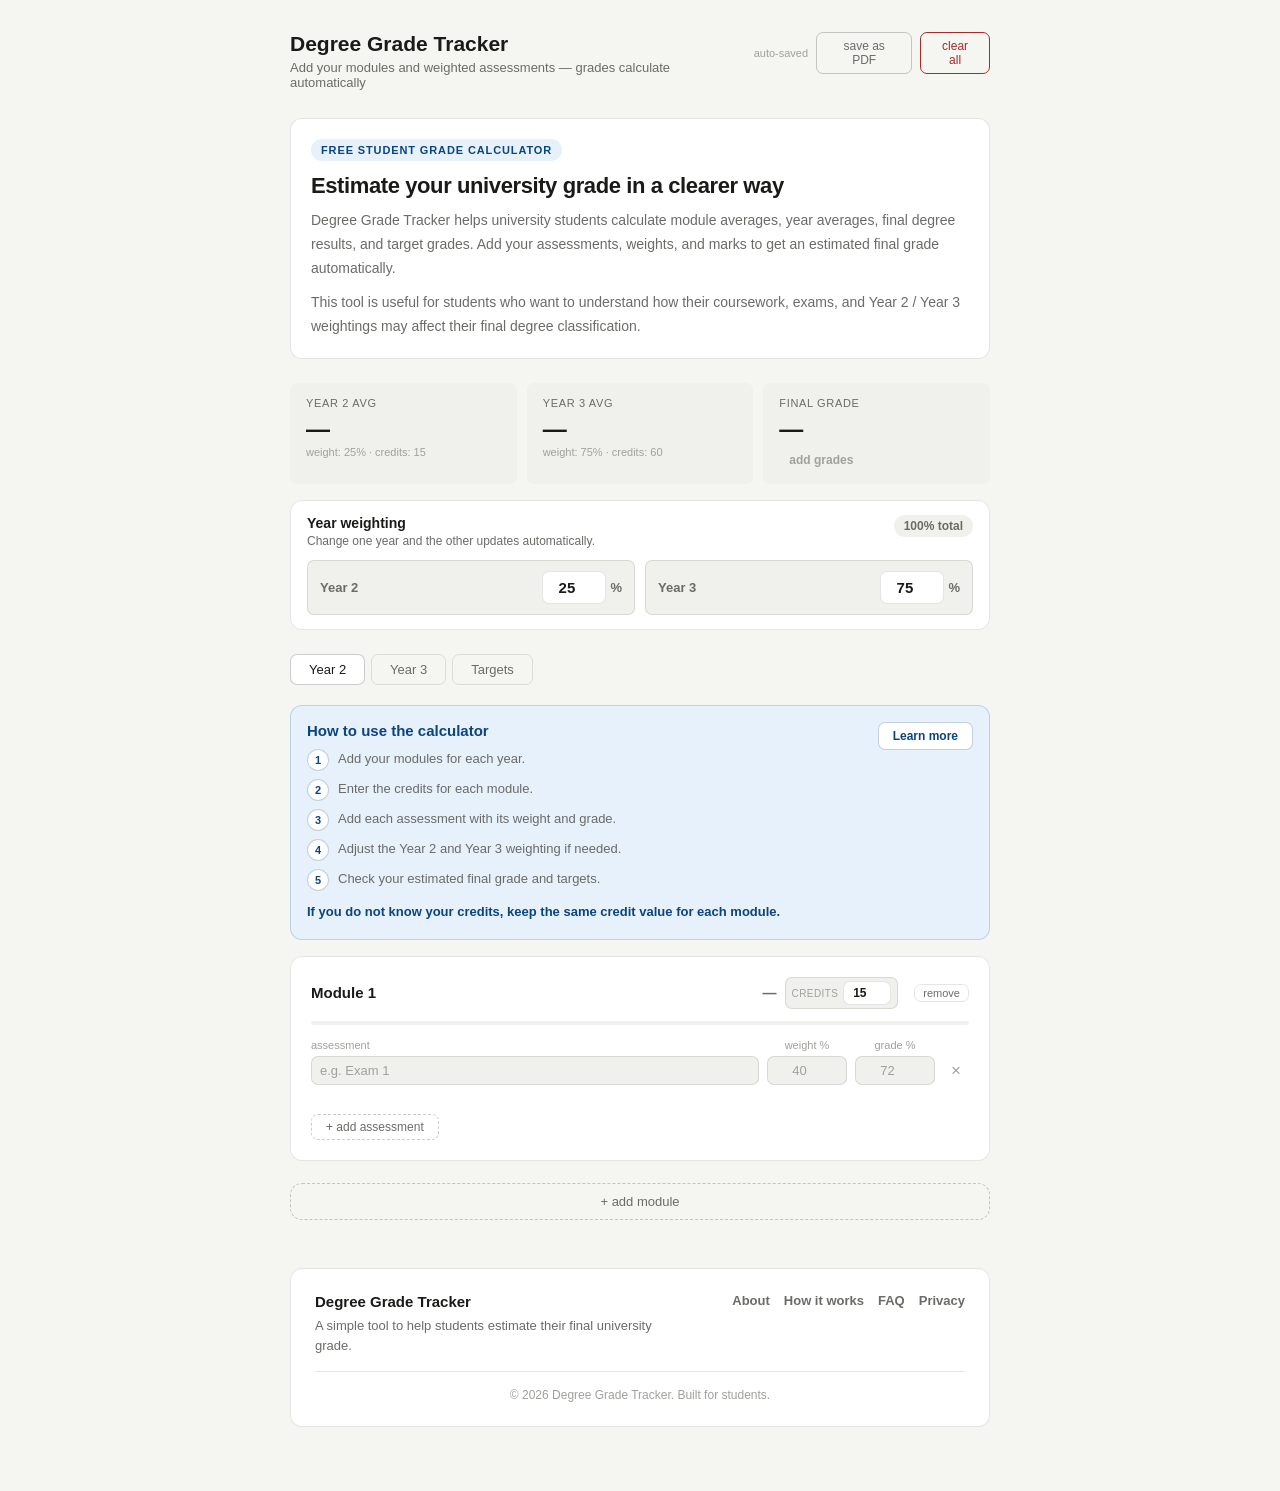
==== commit 7899a3fd: "Add university grade calculation guide" ====
--- a/index.html
+++ b/index.html
@@ -151,7 +151,6 @@
     <nav class="footer-links" aria-label="Footer navigation">
       <a href="pages/about.html">About</a>
       <a href="pages/how-it-works.html">How it works</a>
-      <a href="pages/donation.html">Donation</a>
       <a href="pages/faq.html">FAQ</a>
       <a href="pages/privacy.html">Privacy</a>
     </nav>
--- a/style.css
+++ b/style.css
@@ -1800,4 +1800,269 @@
   .how-formula {
     font-size: 13px;
   }
+}
+
+/* =========================
+   Information Centre Page
+========================= */
+
+.info-page .container {
+  max-width: 900px;
+}
+
+.info-card {
+  background: var(--surface);
+  border: 1px solid var(--border);
+  border-radius: 18px;
+  padding: 2rem;
+  box-shadow: 0 12px 35px rgba(0, 0, 0, 0.04);
+}
+
+.info-hero {
+  margin-bottom: 1.75rem;
+  padding-bottom: 1.25rem;
+  border-bottom: 1px solid var(--border);
+}
+
+.info-label {
+  display: inline-block;
+  font-size: 11px;
+  font-weight: 700;
+  letter-spacing: 0.08em;
+  text-transform: uppercase;
+  color: var(--blue);
+  background: var(--blue-bg);
+  padding: 5px 10px;
+  border-radius: 999px;
+  margin-bottom: 12px;
+}
+
+.info-hero h2 {
+  font-size: 30px;
+  line-height: 1.15;
+  letter-spacing: -0.7px;
+  margin-bottom: 12px;
+}
+
+.info-hero p {
+  font-size: 15px;
+  line-height: 1.8;
+  color: var(--text2);
+  max-width: 740px;
+}
+
+.info-warning-text {
+  margin-top: 12px;
+  font-weight: 700;
+  color: var(--amber) !important;
+}
+
+.info-section {
+  padding: 1.35rem 0;
+  border-bottom: 1px solid var(--border);
+}
+
+.info-section:last-child {
+  border-bottom: none;
+  padding-bottom: 0;
+}
+
+.info-section h3 {
+  font-size: 18px;
+  margin-bottom: 10px;
+  letter-spacing: -0.2px;
+}
+
+.info-section p {
+  font-size: 14px;
+  line-height: 1.8;
+  color: var(--text2);
+  margin-bottom: 10px;
+}
+
+.info-section p:last-child {
+  margin-bottom: 0;
+}
+
+.info-example,
+.info-warning-box {
+  background: var(--surface2);
+  border: 1px solid var(--border);
+  border-radius: var(--radius);
+  padding: 1rem;
+  margin: 12px 0;
+}
+
+.info-example p,
+.info-warning-box p {
+  margin-bottom: 5px;
+}
+
+.info-warning-box {
+  background: var(--amber-bg);
+  border-color: rgba(133, 79, 11, 0.18);
+}
+
+.info-warning-box p {
+  color: var(--amber);
+  font-weight: 700;
+}
+
+.info-formula {
+  background: var(--blue-bg);
+  color: var(--blue);
+  border: 1px solid rgba(12, 68, 124, 0.18);
+  border-radius: var(--radius);
+  padding: 0.95rem 1rem;
+  margin: 12px 0;
+  font-size: 14px;
+  font-weight: 800;
+  line-height: 1.6;
+}
+
+.info-table-wrap {
+  overflow-x: auto;
+  margin: 14px 0;
+  border-radius: var(--radius);
+  border: 1px solid var(--border);
+}
+
+.info-table {
+  width: 100%;
+  border-collapse: collapse;
+  min-width: 520px;
+  background: var(--surface);
+}
+
+.info-table th,
+.info-table td {
+  padding: 10px 12px;
+  border-bottom: 1px solid var(--border);
+  text-align: left;
+  font-size: 13px;
+}
+
+.info-table th {
+  background: var(--surface2);
+  color: var(--text);
+  font-weight: 800;
+}
+
+.info-table td {
+  color: var(--text2);
+}
+
+.info-table tr:last-child td {
+  border-bottom: none;
+}
+
+.uni-rules-grid {
+  display: grid;
+  grid-template-columns: repeat(3, 1fr);
+  gap: 12px;
+  margin-top: 14px;
+}
+
+.uni-rule-card {
+  background: var(--surface2);
+  border: 1px solid var(--border);
+  border-radius: var(--radius);
+  padding: 1rem;
+}
+
+.uni-rule-card h4 {
+  font-size: 15px;
+  margin-bottom: 8px;
+}
+
+.uni-rule-card p {
+  font-size: 13px;
+  line-height: 1.7;
+  color: var(--text2);
+  margin-bottom: 10px;
+}
+
+.uni-rule-card a {
+  font-size: 13px;
+  font-weight: 800;
+  color: var(--blue);
+  text-decoration: none;
+}
+
+.uni-rule-card a:hover {
+  text-decoration: underline;
+}
+
+.info-list {
+  padding-left: 1.2rem;
+  margin-top: 8px;
+}
+
+.info-list li {
+  font-size: 14px;
+  line-height: 1.8;
+  color: var(--text2);
+  margin-bottom: 4px;
+}
+
+.info-cta {
+  background: var(--green-bg);
+  border: 1px solid rgba(39, 80, 10, 0.18);
+  border-radius: var(--radius);
+  padding: 1rem;
+  margin-top: 1.25rem;
+}
+
+.info-cta h3 {
+  color: var(--green);
+}
+
+.info-cta p {
+  color: var(--green);
+  font-weight: 600;
+}
+
+.info-cta-btn {
+  display: inline-block;
+  margin-top: 12px;
+  background: var(--surface);
+  color: var(--green);
+  border-color: rgba(39, 80, 10, 0.25);
+  text-decoration: none;
+  font-weight: 800;
+}
+
+@media (max-width: 800px) {
+  .uni-rules-grid {
+    grid-template-columns: 1fr;
+  }
+}
+
+@media (max-width: 600px) {
+  .info-card {
+    padding: 1.25rem;
+    border-radius: 14px;
+  }
+
+  .info-hero h2 {
+    font-size: 24px;
+  }
+
+  .info-hero p,
+  .info-section p,
+  .info-list li {
+    font-size: 13.5px;
+  }
+
+  .info-section {
+    padding: 1rem 0;
+  }
+
+  .info-formula {
+    font-size: 13px;
+  }
+
+  .info-table {
+    min-width: 480px;
+  }
 }
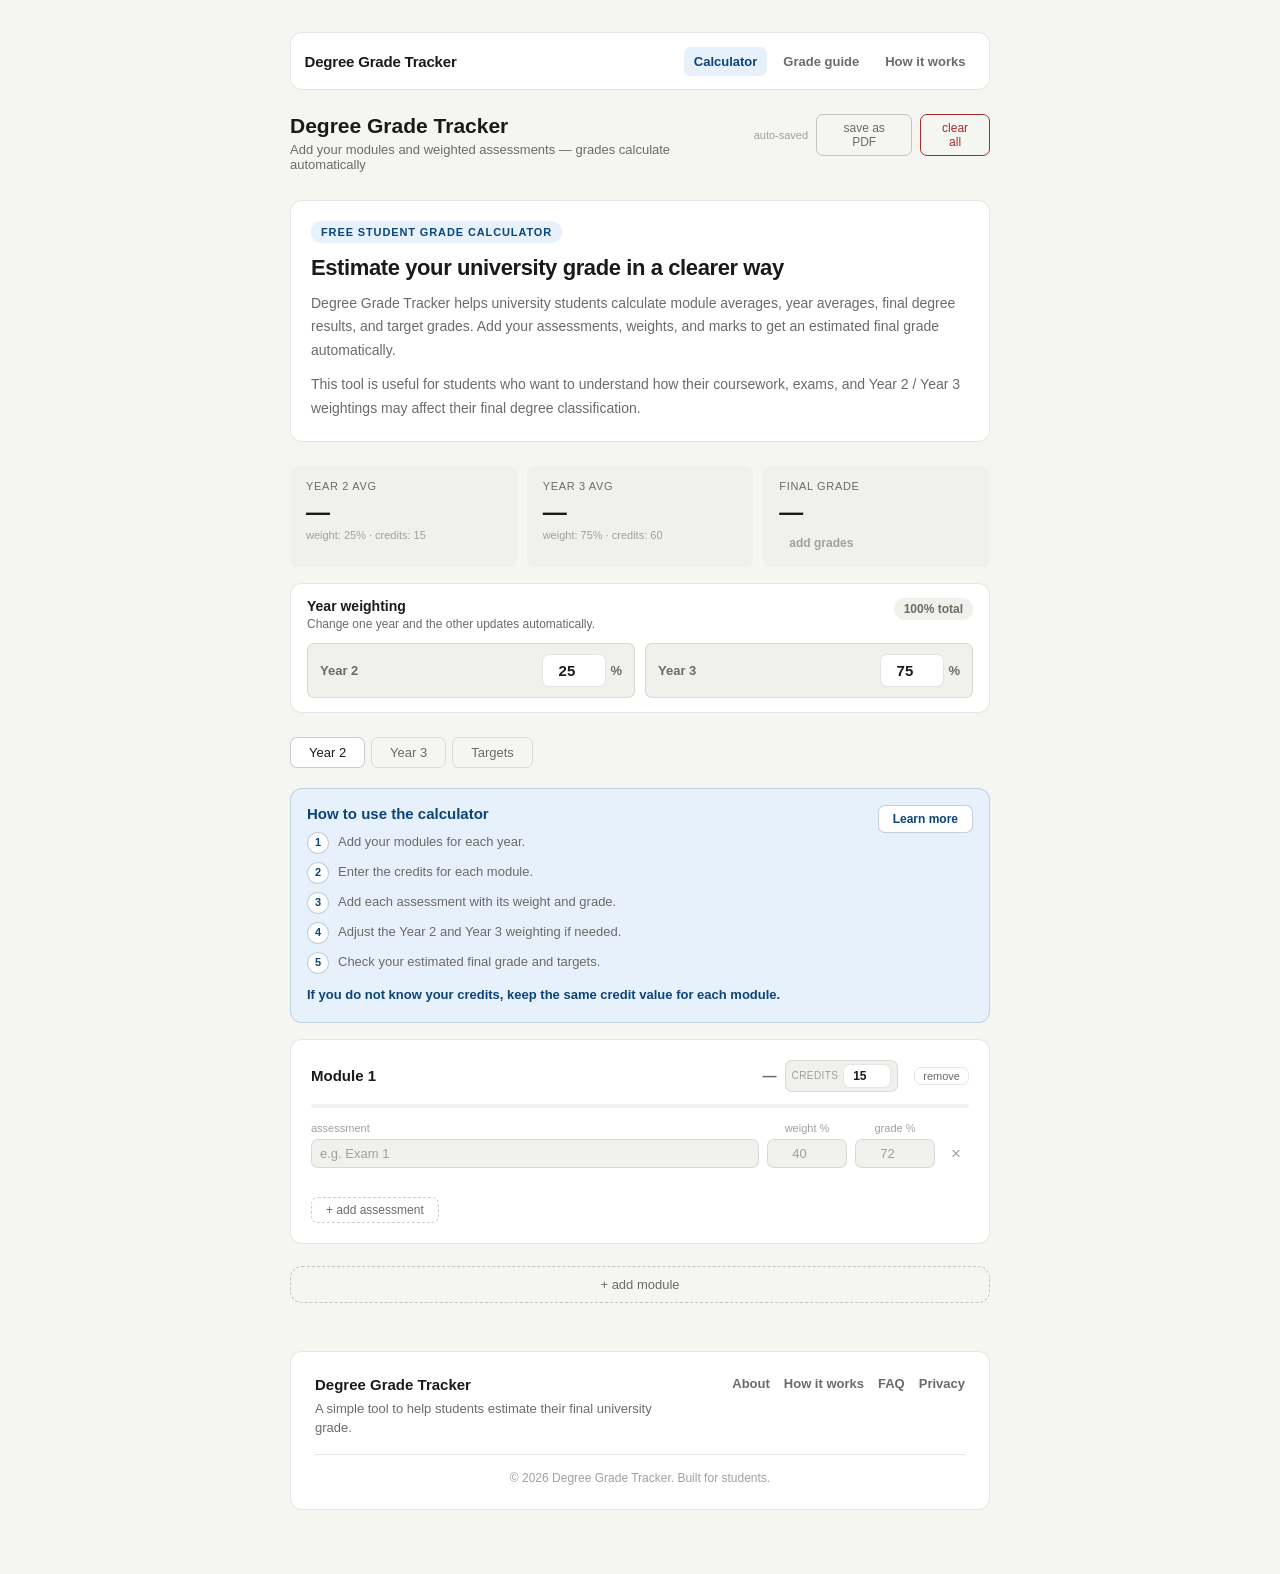
==== commit fb12cb9c: "Add mobile-first navigation" ====
--- a/index.html
+++ b/index.html
@@ -26,6 +26,17 @@
 
 <body>
 <div class="container">
+  <header class="site-header">
+  <a class="site-logo" href="index.html">
+    Degree Grade Tracker
+  </a>
+
+  <nav class="site-nav" aria-label="Main navigation">
+    <a href="index.html" class="nav-active">Calculator</a>
+    <a href="pages/how-universities-calculate-grades.html">Grade guide</a>
+    <a href="pages/how-it-works.html">How it works</a>
+  </nav>
+</header>
   <div class="top-bar">
     <div class="top-bar-left">
       <h1>Degree Grade Tracker</h1>
--- a/style.css
+++ b/style.css
@@ -2065,4 +2065,79 @@
   .info-table {
     min-width: 480px;
   }
+}
+/* =========================
+   Main Navigation
+========================= */
+
+.site-header {
+  display: grid;
+  gap: 12px;
+  margin-bottom: 1.5rem;
+  padding: 0.85rem;
+  background: var(--surface);
+  border: 1px solid var(--border);
+  border-radius: var(--radius);
+}
+
+.site-logo {
+  color: var(--text);
+  text-decoration: none;
+  font-size: 15px;
+  font-weight: 800;
+  letter-spacing: -0.2px;
+}
+
+.site-nav {
+  display: grid;
+  grid-template-columns: 1fr;
+  gap: 6px;
+}
+
+.site-nav a {
+  color: var(--text2);
+  text-decoration: none;
+  font-size: 13px;
+  font-weight: 700;
+  padding: 10px 12px;
+  border-radius: var(--radius-sm);
+  background: var(--surface2);
+  text-align: center;
+}
+
+.site-nav a:hover {
+  color: var(--text);
+}
+
+.site-nav .nav-active {
+  background: var(--blue-bg);
+  color: var(--blue);
+}
+
+/* Tablet and desktop */
+@media (min-width: 600px) {
+  .site-header {
+    display: flex;
+    justify-content: space-between;
+    align-items: center;
+  }
+
+  .site-nav {
+    display: flex;
+    align-items: center;
+    gap: 6px;
+  }
+
+  .site-nav a {
+    background: transparent;
+    padding: 7px 10px;
+  }
+
+  .site-nav a:hover {
+    background: var(--surface2);
+  }
+
+  .site-nav .nav-active {
+    background: var(--blue-bg);
+  }
 }
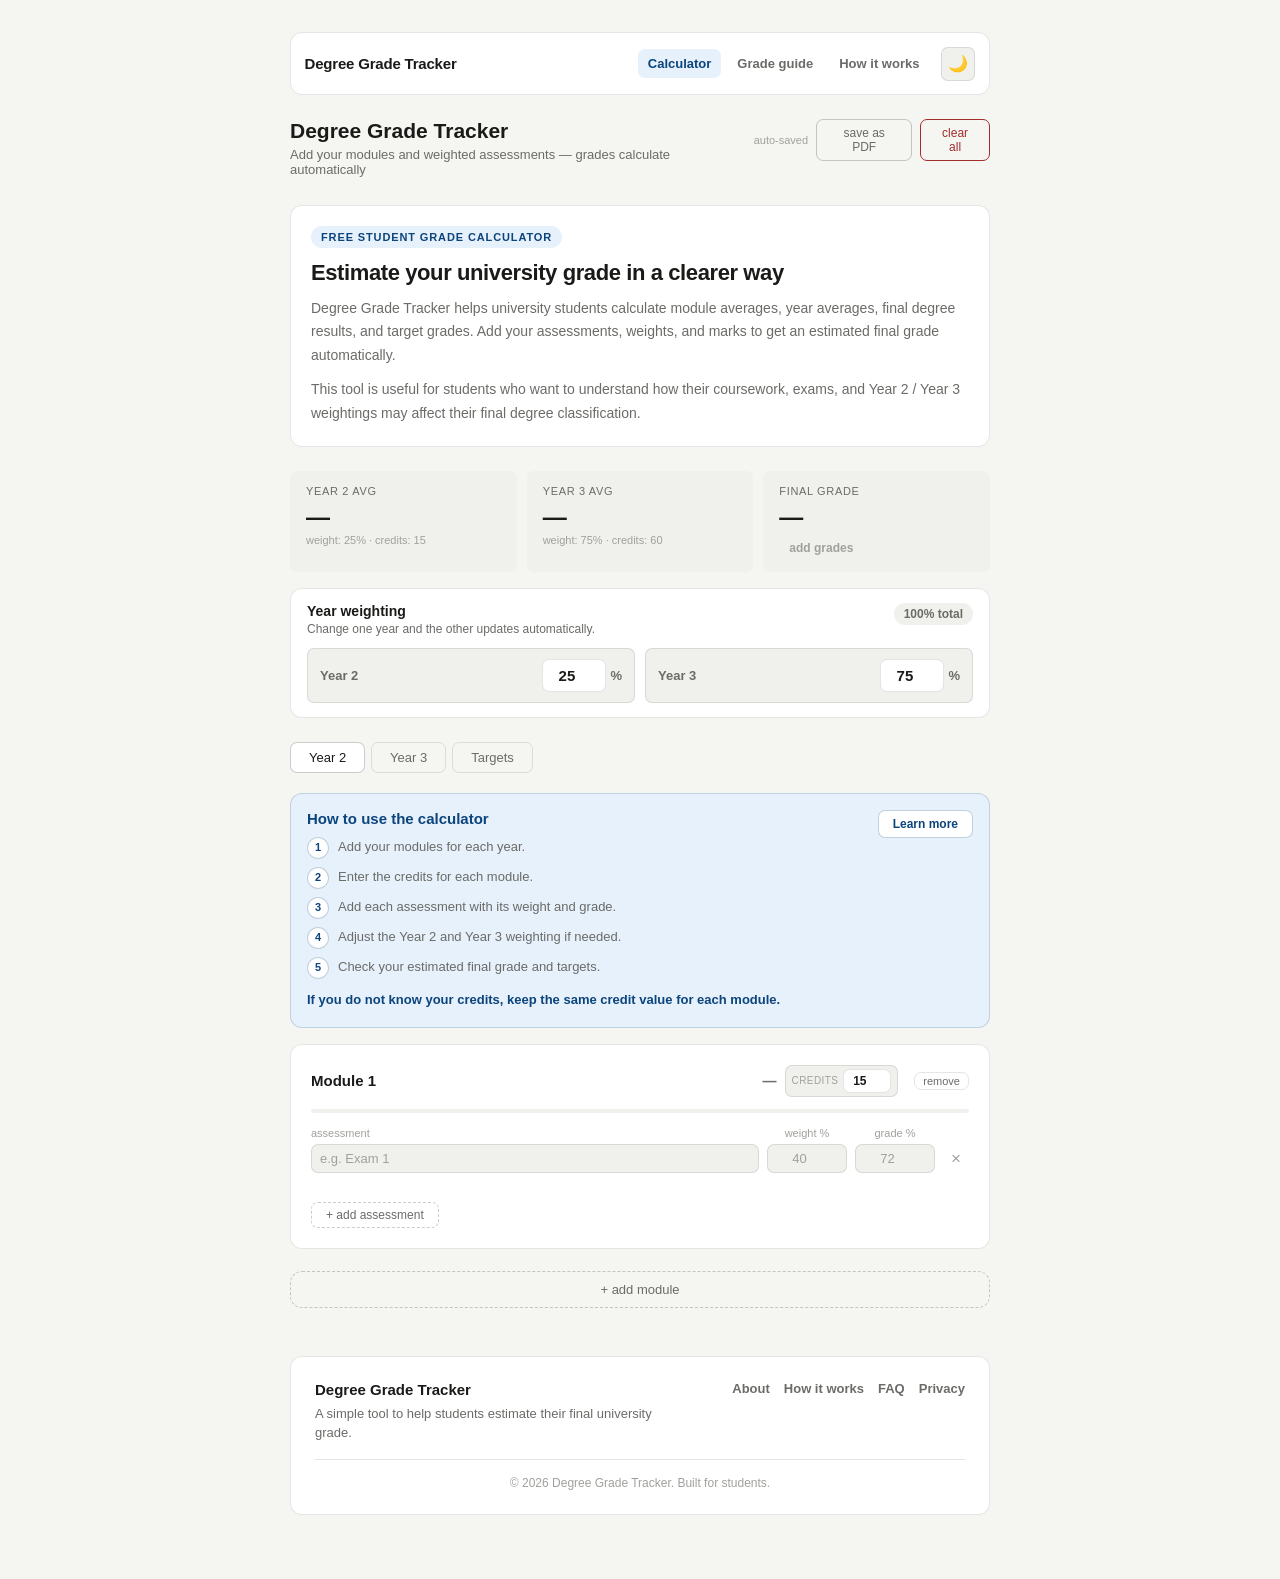
==== commit 4463a470: "Add mobile burger navigation and theme toggle" ====
--- a/index.html
+++ b/index.html
@@ -26,12 +26,24 @@
 
 <body>
 <div class="container">
-  <header class="site-header">
+<header class="site-header">
   <a class="site-logo" href="index.html">
     Degree Grade Tracker
   </a>
 
-  <nav class="site-nav" aria-label="Main navigation">
+  <div class="site-header-actions">
+    <button class="theme-toggle" id="theme-toggle" type="button" aria-label="Toggle dark mode">
+      <span id="theme-icon">🌙</span>
+    </button>
+
+    <button class="nav-toggle" id="nav-toggle" type="button" aria-label="Open menu" aria-expanded="false">
+      <span></span>
+      <span></span>
+      <span></span>
+    </button>
+  </div>
+
+  <nav class="site-nav" id="site-nav" aria-label="Main navigation">
     <a href="index.html" class="nav-active">Calculator</a>
     <a href="pages/how-universities-calculate-grades.html">Grade guide</a>
     <a href="pages/how-it-works.html">How it works</a>
--- a/style.css
+++ b/style.css
@@ -2067,11 +2067,56 @@
   }
 }
 /* =========================
+   Theme Overrides
+========================= */
+
+html[data-theme="light"] {
+  --bg: #f5f5f2;
+  --surface: #ffffff;
+  --surface2: #f0f0ed;
+  --border: rgba(0,0,0,0.1);
+  --border2: rgba(0,0,0,0.2);
+  --text: #1a1a18;
+  --text2: #6b6b68;
+  --text3: #a0a09c;
+  --green: #27500a;
+  --green-bg: #eaf3de;
+  --blue: #0c447c;
+  --blue-bg: #e6f1fb;
+  --amber: #854f0b;
+  --amber-bg: #faeeda;
+  --red: #a32d2d;
+  --red-bg: #fcebeb;
+}
+
+html[data-theme="dark"] {
+  --bg: #161614;
+  --surface: #222220;
+  --surface2: #2a2a27;
+  --border: rgba(255,255,255,0.09);
+  --border2: rgba(255,255,255,0.18);
+  --text: #f0f0ec;
+  --text2: #9a9a96;
+  --text3: #606060;
+  --green: #c0dd97;
+  --green-bg: #1a3408;
+  --blue: #b5d4f4;
+  --blue-bg: #062240;
+  --amber: #fac775;
+  --amber-bg: #3a2005;
+  --red: #f7c1c1;
+  --red-bg: #3d1212;
+}
+
+/* =========================
    Main Navigation
 ========================= */
 
 .site-header {
+  position: relative;
   display: grid;
+  grid-template-columns: 1fr auto;
+  align-items: center;
   gap: 12px;
   margin-bottom: 1.5rem;
   padding: 0.85rem;
@@ -2088,10 +2133,70 @@
   letter-spacing: -0.2px;
 }
 
+.site-header-actions {
+  display: flex;
+  align-items: center;
+  gap: 8px;
+}
+
+.theme-toggle,
+.nav-toggle {
+  width: 38px;
+  height: 38px;
+  border: 1px solid var(--border);
+  border-radius: var(--radius-sm);
+  background: var(--surface2);
+  color: var(--text);
+  cursor: pointer;
+  display: grid;
+  place-items: center;
+}
+
+.theme-toggle:hover,
+.nav-toggle:hover {
+  border-color: var(--border2);
+}
+
+.theme-toggle span {
+  font-size: 16px;
+  line-height: 1;
+}
+
+.nav-toggle {
+  gap: 4px;
+}
+
+.nav-toggle span {
+  display: block;
+  width: 18px;
+  height: 2px;
+  background: var(--text);
+  border-radius: 999px;
+  transition: transform 0.2s, opacity 0.2s;
+}
+
+.nav-toggle.active span:nth-child(1) {
+  transform: translateY(6px) rotate(45deg);
+}
+
+.nav-toggle.active span:nth-child(2) {
+  opacity: 0;
+}
+
+.nav-toggle.active span:nth-child(3) {
+  transform: translateY(-6px) rotate(-45deg);
+}
+
 .site-nav {
+  grid-column: 1 / -1;
+  display: none;
+  gap: 6px;
+  padding-top: 8px;
+  border-top: 1px solid var(--border);
+}
+
+.site-nav.show {
   display: grid;
-  grid-template-columns: 1fr;
-  gap: 6px;
 }
 
 .site-nav a {
@@ -2114,18 +2219,36 @@
   color: var(--blue);
 }
 
-/* Tablet and desktop */
-@media (min-width: 600px) {
+/* Desktop nav */
+@media (min-width: 700px) {
   .site-header {
     display: flex;
     justify-content: space-between;
     align-items: center;
   }
 
+  .site-header-actions {
+    order: 3;
+  }
+
+  .theme-toggle {
+    width: 34px;
+    height: 34px;
+  }
+
+  .nav-toggle {
+    display: none;
+  }
+
   .site-nav {
+    order: 2;
     display: flex;
     align-items: center;
+    justify-content: flex-end;
     gap: 6px;
+    padding-top: 0;
+    border-top: none;
+    margin-left: auto;
   }
 
   .site-nav a {
